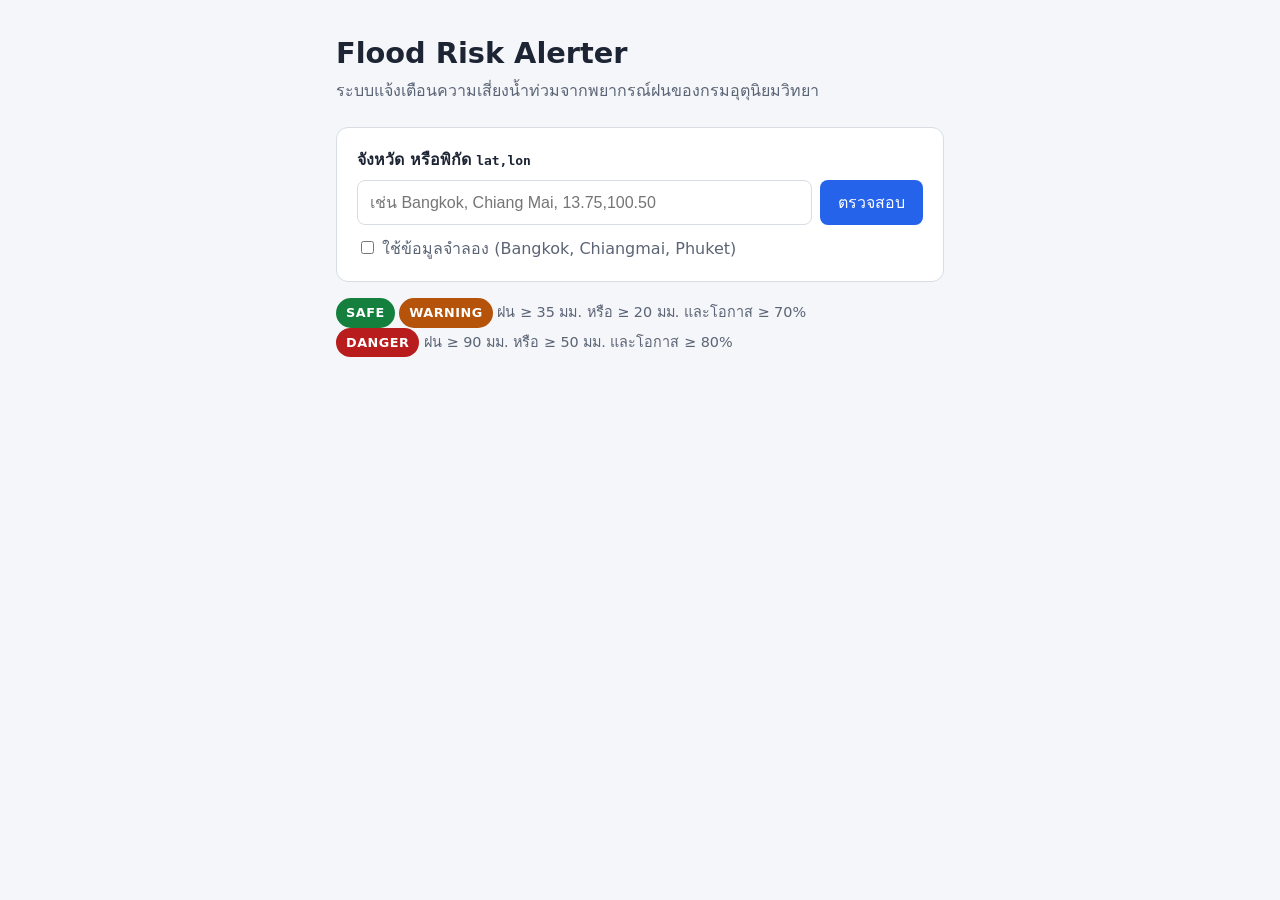
==== src/main/resources/public/index.html @ edf5578c "feat(web): replace CLI with Javalin web app - add web layer (WebServer, RiskController, RiskResponse" ====
<!doctype html>
<html lang="th">
<head>
    <meta charset="utf-8">
    <meta name="viewport" content="width=device-width, initial-scale=1">
    <title>Flood Risk Alerter</title>
    <link rel="stylesheet" href="style.css">
</head>
<body>
<main class="container">
    <header>
        <h1>Flood Risk Alerter</h1>
        <p class="subtitle">ระบบแจ้งเตือนความเสี่ยงน้ำท่วมจากพยากรณ์ฝนของกรมอุตุนิยมวิทยา</p>
    </header>

    <form id="risk-form" class="card" autocomplete="off">
        <label for="location">จังหวัด หรือพิกัด <code>lat,lon</code></label>
        <div class="row">
            <input id="location" name="location" list="provinces"
                   placeholder="เช่น Bangkok, Chiang Mai, 13.75,100.50" required>
            <button type="submit" id="submit">ตรวจสอบ</button>
        </div>
        <datalist id="provinces"></datalist>
        <label class="checkbox">
            <input type="checkbox" id="mock"> ใช้ข้อมูลจำลอง (Bangkok, Chiangmai, Phuket)
        </label>
    </form>

    <section id="result" aria-live="polite"></section>

    <footer class="legend">
        <span class="badge SAFE">SAFE</span>
        <span class="badge WARNING">WARNING</span> ฝน ≥ 35 มม. หรือ ≥ 20 มม. และโอกาส ≥ 70%
        <br>
        <span class="badge DANGER">DANGER</span> ฝน ≥ 90 มม. หรือ ≥ 50 มม. และโอกาส ≥ 80%
    </footer>
</main>
<script src="app.js"></script>
</body>
</html>
---- src/main/resources/public/style.css ----
:root {
    --bg: #f4f6f9;
    --card: #ffffff;
    --text: #1d2433;
    --muted: #5b6475;
    --border: #d7dce5;
    --accent: #2563eb;
    --safe: #15803d;
    --warning: #b45309;
    --danger: #b91c1c;
}

* { box-sizing: border-box; }

body {
    margin: 0;
    background: var(--bg);
    color: var(--text);
    font-family: system-ui, -apple-system, "Segoe UI", "Noto Sans Thai", sans-serif;
    line-height: 1.5;
}

.container { max-width: 640px; margin: 0 auto; padding: 32px 16px; }

h1 { margin: 0; font-size: 1.8rem; }
.subtitle { margin: 4px 0 24px; color: var(--muted); }

.card {
    background: var(--card);
    border: 1px solid var(--border);
    border-radius: 12px;
    padding: 20px;
    margin-bottom: 16px;
}

label { display: block; font-weight: 600; margin-bottom: 8px; }
.row { display: flex; gap: 8px; }

input[type="text"], input:not([type]) {
    flex: 1;
    min-width: 0;
    padding: 10px 12px;
    font-size: 1rem;
    border: 1px solid var(--border);
    border-radius: 8px;
}

button {
    padding: 10px 18px;
    font-size: 1rem;
    color: #fff;
    background: var(--accent);
    border: 0;
    border-radius: 8px;
    cursor: pointer;
}
button:disabled { opacity: 0.6; cursor: wait; }

.checkbox { font-weight: normal; margin: 12px 0 0; color: var(--muted); }

.result { border-left: 6px solid var(--muted); }
.result.SAFE { border-left-color: var(--safe); }
.result.WARNING { border-left-color: var(--warning); }
.result.DANGER { border-left-color: var(--danger); }
.result h2 { margin: 0 0 12px; display: flex; align-items: center; gap: 12px; }

.stats { display: grid; grid-template-columns: 1fr 1fr; gap: 12px; margin: 0 0 12px; }
.stats div { background: var(--bg); border-radius: 8px; padding: 10px 12px; }
.stats dt { color: var(--muted); font-size: 0.85rem; }
.stats dd { margin: 0; font-size: 1.4rem; font-weight: 700; }
.reason { margin: 0; color: var(--muted); }

.error { border-left: 6px solid var(--danger); color: var(--danger); }

.badge {
    display: inline-block;
    padding: 2px 10px;
    border-radius: 999px;
    color: #fff;
    font-size: 0.8rem;
    font-weight: 700;
    letter-spacing: 0.04em;
}
.badge.SAFE { background: var(--safe); }
.badge.WARNING { background: var(--warning); }
.badge.DANGER { background: var(--danger); }

.legend { color: var(--muted); font-size: 0.9rem; line-height: 2; }
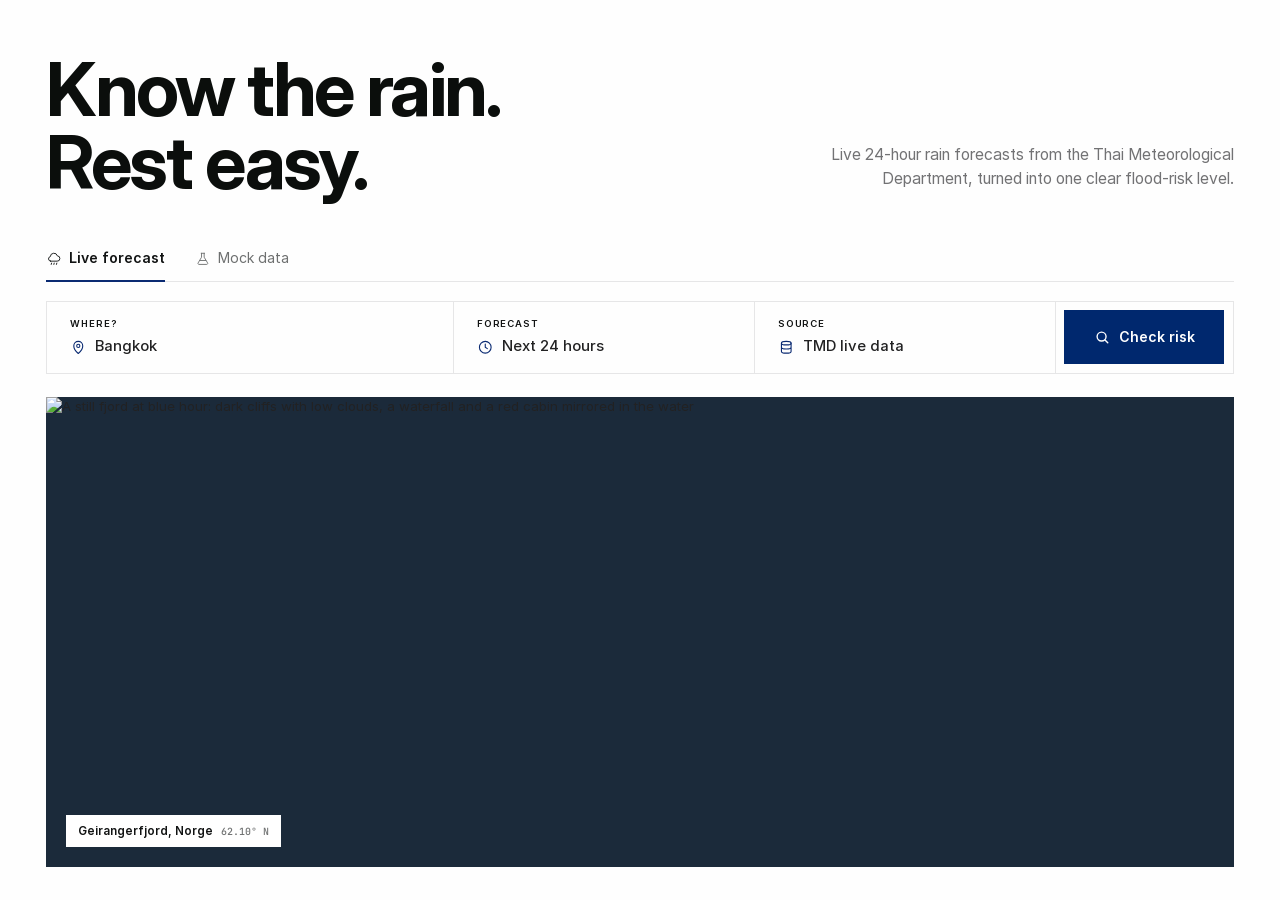
==== commit 9935b74e: "feat(ui): redesign page as an editorial hero with fjord video panel - headline, lede, Live/Mock tabs" ====
--- a/src/main/resources/public/index.html
+++ b/src/main/resources/public/index.html
@@ -1,39 +1,81 @@
 <!doctype html>
-<html lang="th">
+<html lang="en">
 <head>
     <meta charset="utf-8">
     <meta name="viewport" content="width=device-width, initial-scale=1">
     <title>Flood Risk Alerter</title>
+    <meta name="description" content="Live 24-hour rain forecasts from the Thai Meteorological Department, turned into one clear flood-risk level.">
+    <link rel="preload" href="fonts/InterDisplay-Bold.woff2" as="font" type="font/woff2" crossorigin>
+    <link rel="preload" href="fonts/Inter-Medium.woff2" as="font" type="font/woff2" crossorigin>
     <link rel="stylesheet" href="style.css">
 </head>
 <body>
-<main class="container">
-    <header>
-        <h1>Flood Risk Alerter</h1>
-        <p class="subtitle">ระบบแจ้งเตือนความเสี่ยงน้ำท่วมจากพยากรณ์ฝนของกรมอุตุนิยมวิทยา</p>
+<main class="page">
+
+    <header class="intro">
+        <h1 class="headline">
+            <span class="line">Know the rain.</span>
+            <span class="line">Rest easy.</span>
+        </h1>
+        <p class="lede">Live 24-hour rain forecasts from the Thai Meteorological<br class="br-wide">
+            Department, turned into one clear flood-risk level.</p>
     </header>
 
-    <form id="risk-form" class="card" autocomplete="off">
-        <label for="location">จังหวัด หรือพิกัด <code>lat,lon</code></label>
-        <div class="row">
-            <input id="location" name="location" list="provinces"
-                   placeholder="เช่น Bangkok, Chiang Mai, 13.75,100.50" required>
-            <button type="submit" id="submit">ตรวจสอบ</button>
+    <div class="tabs" role="tablist" aria-label="Data source">
+        <button class="tab" role="tab" type="button" id="tab-live" data-mode="live" aria-selected="true">
+            <svg viewBox="0 0 24 24" aria-hidden="true"><path d="M7 15.5h10a4 4 0 0 0 .4-8A5.5 5.5 0 0 0 6.6 8.6 3.5 3.5 0 0 0 7 15.5Z"/><path d="M8.5 18.5 8 20.5M12.5 18.5l-.5 2M16.5 18.5l-.5 2"/></svg>
+            Live forecast
+        </button>
+        <button class="tab" role="tab" type="button" id="tab-mock" data-mode="mock" aria-selected="false" tabindex="-1">
+            <svg viewBox="0 0 24 24" aria-hidden="true"><path d="M9.5 3.5h5M10 3.5v6L4.8 18.2A1.5 1.5 0 0 0 6.1 20.5h11.8a1.5 1.5 0 0 0 1.3-2.3L14 9.5v-6"/><path d="M7.5 14.5h9"/></svg>
+            Mock data
+        </button>
+    </div>
+
+    <form class="search" id="risk-form" autocomplete="off" role="search">
+        <label class="field field-where" for="location">
+            <span class="field-label">Where?</span>
+            <span class="field-value">
+                <svg viewBox="0 0 24 24" aria-hidden="true"><path d="M12 21s-6.5-5.6-6.5-11a6.5 6.5 0 0 1 13 0c0 5.4-6.5 11-6.5 11Z"/><circle cx="12" cy="10" r="2.3"/></svg>
+                <input id="location" name="location" list="provinces" value="Bangkok"
+                       placeholder="Province or lat,lon" required spellcheck="false">
+            </span>
+        </label>
+        <div class="field">
+            <span class="field-label">Forecast</span>
+            <span class="field-value">
+                <svg viewBox="0 0 24 24" aria-hidden="true"><circle cx="12" cy="12" r="8.5"/><path d="M12 7.5V12l3 2"/></svg>
+                <span id="window-value">Next 24 hours</span>
+            </span>
+        </div>
+        <div class="field">
+            <span class="field-label">Source</span>
+            <span class="field-value">
+                <svg viewBox="0 0 24 24" aria-hidden="true"><ellipse cx="12" cy="6" rx="7" ry="2.5"/><path d="M5 6v6c0 1.4 3.1 2.5 7 2.5s7-1.1 7-2.5V6M5 12v6c0 1.4 3.1 2.5 7 2.5s7-1.1 7-2.5v-6"/></svg>
+                <span id="source-value">TMD live data</span>
+            </span>
+        </div>
+        <div class="search-action">
+            <button class="search-button" type="submit" id="submit">
+                <svg viewBox="0 0 24 24" aria-hidden="true"><circle cx="11" cy="11" r="6.5"/><path d="m16 16 4 4"/></svg>
+                <span id="submit-text">Check risk</span>
+            </button>
         </div>
         <datalist id="provinces"></datalist>
-        <label class="checkbox">
-            <input type="checkbox" id="mock"> ใช้ข้อมูลจำลอง (Bangkok, Chiangmai, Phuket)
-        </label>
     </form>
 
-    <section id="result" aria-live="polite"></section>
+    <section class="stage">
+        <div class="photo">
+            <img src="https://d2ol7oe51mr4n9.cloudfront.net/user_38xzZboKViGWJOttwIXH07lWA1P/bd8d16a6-ac46-4cb8-bf0b-fb8e732ed31a.webp"
+                 alt="A still fjord at blue hour: dark cliffs with low clouds, a waterfall and a red cabin mirrored in the water"
+                 width="1280" height="720" fetchpriority="high">
+            <video id="fjord-video" muted loop playsinline preload="auto" aria-hidden="true"
+                   data-src="https://d2ol7oe51mr4n9.cloudfront.net/user_38xzZboKViGWJOttwIXH07lWA1P/62b7e754-022b-4512-9b96-513173cb2e14.mp4"></video>
+            <p class="chip"><strong>Geirangerfjord, Norge</strong> <span class="mono">62.10° N</span></p>
+        </div>
+        <div id="result" aria-live="polite"></div>
+    </section>
 
-    <footer class="legend">
-        <span class="badge SAFE">SAFE</span>
-        <span class="badge WARNING">WARNING</span> ฝน ≥ 35 มม. หรือ ≥ 20 มม. และโอกาส ≥ 70%
-        <br>
-        <span class="badge DANGER">DANGER</span> ฝน ≥ 90 มม. หรือ ≥ 50 มม. และโอกาส ≥ 80%
-    </footer>
 </main>
 <script src="app.js"></script>
 </body>
--- a/src/main/resources/public/style.css
+++ b/src/main/resources/public/style.css
@@ -1,88 +1,334 @@
+/* ---------- Fonts (self-hosted, SIL OFL; see fonts/*-LICENSE.txt) ---------- */
+@font-face { font-family: "Inter Display"; font-weight: 700; font-display: swap; src: url("fonts/InterDisplay-Bold.woff2") format("woff2"); }
+@font-face { font-family: "Inter"; font-weight: 400; font-display: swap; src: url("fonts/Inter-Regular.woff2") format("woff2"); }
+@font-face { font-family: "Inter"; font-weight: 500; font-display: swap; src: url("fonts/Inter-Medium.woff2") format("woff2"); }
+@font-face { font-family: "Inter"; font-weight: 600; font-display: swap; src: url("fonts/Inter-SemiBold.woff2") format("woff2"); }
+@font-face { font-family: "JetBrains Mono"; font-weight: 500; font-display: swap; src: url("fonts/JetBrainsMono-Medium.woff2") format("woff2"); }
+
+/* ---------- Tokens ---------- */
 :root {
-    --bg: #f4f6f9;
-    --card: #ffffff;
-    --text: #1d2433;
-    --muted: #5b6475;
-    --border: #d7dce5;
-    --accent: #2563eb;
-    --safe: #15803d;
-    --warning: #b45309;
-    --danger: #b91c1c;
+    --bg: #FEFEFE;
+    --ink: #0B0E0C;
+    --text: #222223;
+    --label: #111313;
+    --muted: #6E7070;
+    --lede: #727274;
+    --hairline: #E6E6E7;
+    --navy: #00286E;
+    --navy-icon: #0A2A72;
+    --safe: #15803D;
+    --warning: #B45309;
+    --danger: #B91C1C;
+
+    /* Authored at 1446 x 1088; one unit scales with the viewport. */
+    --u: min(calc(100vw / 1446), max(calc(100dvh / 1088), .78px));
+    --gutter: calc(56 * var(--u));
+
+    --ease-out: cubic-bezier(.16, 1, .3, 1);
+    --font-ui: "Inter", system-ui, -apple-system, "Segoe UI", sans-serif;
+    --font-display: "Inter Display", "Inter", system-ui, sans-serif;
+    --font-mono: "JetBrains Mono", ui-monospace, "SF Mono", Menlo, monospace;
 }
 
 * { box-sizing: border-box; }
 
+html, body { margin: 0; background: var(--bg); color: var(--text); }
+
 body {
+    font-family: var(--font-ui);
+    font-size: calc(16 * var(--u));
+    line-height: 1.45;
+    -webkit-font-smoothing: antialiased;
+}
+
+svg { fill: none; stroke: currentColor; stroke-width: 1.6; stroke-linecap: round; stroke-linejoin: round; flex: none; }
+
+/* ---------- Page: exactly one viewport; the photo absorbs the spare height ---------- */
+.page {
+    height: 100vh;
+    height: 100dvh;
+    display: flex;
+    flex-direction: column;
+    padding: calc(64 * var(--u)) var(--gutter) calc(40 * var(--u));
+}
+
+/* ---------- Header row ---------- */
+.intro {
+    display: flex;
+    justify-content: space-between;
+    align-items: flex-end;
+    gap: calc(48 * var(--u));
+}
+
+.headline {
     margin: 0;
+    font-family: var(--font-display);
+    font-weight: 700;
+    font-size: calc(90 * var(--u));
+    line-height: .98;
+    letter-spacing: -.035em;
+    color: var(--ink);
+}
+.headline .line { display: block; }
+
+.lede {
+    margin: 0 0 calc(10 * var(--u));
+    max-width: calc(620 * var(--u));
+    font-size: calc(19 * var(--u));
+    line-height: 1.5;
+    color: var(--lede);
+    text-align: right;
+}
+
+/* ---------- Tabs ---------- */
+.tabs {
+    display: flex;
+    gap: calc(36 * var(--u));
+    margin-top: calc(60 * var(--u));
+    border-bottom: 1px solid var(--hairline);
+}
+
+.tab {
+    display: inline-flex;
+    align-items: center;
+    gap: calc(9 * var(--u));
+    padding: 0 0 calc(14 * var(--u));
+    margin-bottom: -1px;
+    border: 0;
+    border-bottom: 2px solid transparent;
+    background: none;
+    font: inherit;
+    font-size: calc(17 * var(--u));
+    font-weight: 400;
+    color: var(--muted);
+    cursor: pointer;
+}
+.tab svg { width: calc(19 * var(--u)); height: calc(19 * var(--u)); stroke-width: 1.4; }
+.tab:hover { color: var(--text); }
+.tab[aria-selected="true"] { color: var(--label); font-weight: 600; border-bottom-color: var(--navy-icon); }
+.tab:focus-visible { outline: 2px solid var(--navy); outline-offset: 4px; }
+
+/* ---------- Search bar ---------- */
+.search {
+    display: grid;
+    grid-template-columns: 1.35fr 1fr 1fr auto;
+    margin-top: calc(22 * var(--u));
+    border: 1px solid var(--hairline);
     background: var(--bg);
+}
+
+.field {
+    display: flex;
+    flex-direction: column;
+    justify-content: center;
+    gap: calc(7 * var(--u));
+    min-width: 0;
+    padding: calc(18 * var(--u)) calc(28 * var(--u));
+    border-right: 1px solid var(--hairline);
+}
+.field-where { cursor: text; }
+.field-where:focus-within { box-shadow: inset 0 0 0 2px var(--navy); }
+
+.field-label {
+    font-size: calc(11.5 * var(--u));
+    font-weight: 600;
+    letter-spacing: .09em;
+    text-transform: uppercase;
+    color: var(--label);
+}
+
+.field-value {
+    display: flex;
+    align-items: center;
+    gap: calc(10 * var(--u));
+    min-width: 0;
+    font-size: calc(18 * var(--u));
+    font-weight: 500;
     color: var(--text);
-    font-family: system-ui, -apple-system, "Segoe UI", "Noto Sans Thai", sans-serif;
-    line-height: 1.5;
-}
-
-.container { max-width: 640px; margin: 0 auto; padding: 32px 16px; }
-
-h1 { margin: 0; font-size: 1.8rem; }
-.subtitle { margin: 4px 0 24px; color: var(--muted); }
-
-.card {
-    background: var(--card);
-    border: 1px solid var(--border);
-    border-radius: 12px;
-    padding: 20px;
-    margin-bottom: 16px;
-}
-
-label { display: block; font-weight: 600; margin-bottom: 8px; }
-.row { display: flex; gap: 8px; }
-
-input[type="text"], input:not([type]) {
+    white-space: nowrap;
+}
+.field-value svg { width: calc(20 * var(--u)); height: calc(20 * var(--u)); color: var(--navy-icon); }
+.field-value input {
     flex: 1;
     min-width: 0;
-    padding: 10px 12px;
-    font-size: 1rem;
-    border: 1px solid var(--border);
-    border-radius: 8px;
-}
-
-button {
-    padding: 10px 18px;
-    font-size: 1rem;
+    padding: 0;
+    border: 0;
+    outline: none;
+    background: transparent;
+    font: inherit;
+    color: inherit;
+}
+.field-value input::placeholder { color: var(--muted); font-weight: 400; }
+
+.search-action { padding: calc(10 * var(--u)); display: flex; }
+
+.search-button {
+    display: inline-flex;
+    align-items: center;
+    justify-content: center;
+    gap: calc(10 * var(--u));
+    min-width: calc(190 * var(--u));
+    padding: 0 calc(36 * var(--u));
+    border: 0;
+    background: var(--navy);
     color: #fff;
-    background: var(--accent);
-    border: 0;
-    border-radius: 8px;
+    font: inherit;
+    font-size: calc(17 * var(--u));
+    font-weight: 600;
     cursor: pointer;
-}
-button:disabled { opacity: 0.6; cursor: wait; }
-
-.checkbox { font-weight: normal; margin: 12px 0 0; color: var(--muted); }
-
-.result { border-left: 6px solid var(--muted); }
-.result.SAFE { border-left-color: var(--safe); }
-.result.WARNING { border-left-color: var(--warning); }
-.result.DANGER { border-left-color: var(--danger); }
-.result h2 { margin: 0 0 12px; display: flex; align-items: center; gap: 12px; }
-
-.stats { display: grid; grid-template-columns: 1fr 1fr; gap: 12px; margin: 0 0 12px; }
-.stats div { background: var(--bg); border-radius: 8px; padding: 10px 12px; }
-.stats dt { color: var(--muted); font-size: 0.85rem; }
-.stats dd { margin: 0; font-size: 1.4rem; font-weight: 700; }
-.reason { margin: 0; color: var(--muted); }
-
-.error { border-left: 6px solid var(--danger); color: var(--danger); }
+    transition: background-color .2s;
+}
+.search-button svg { width: calc(20 * var(--u)); height: calc(20 * var(--u)); stroke-width: 2; }
+.search-button:hover { background: #001E55; }
+.search-button:focus-visible { outline: 2px solid var(--navy); outline-offset: 3px; }
+.search-button:disabled { cursor: progress; opacity: .8; }
+
+/* ---------- Photo stage ---------- */
+.stage {
+    position: relative;
+    flex: 1;
+    min-height: 240px;
+    margin-top: calc(28 * var(--u));
+}
+
+.photo { position: absolute; inset: 0; overflow: hidden; background: #1B2A3A; }
+
+.photo img,
+.photo video {
+    position: absolute;
+    inset: 0;
+    width: 100%;
+    height: 100%;
+    object-fit: cover;
+    object-position: 50% 50%;
+}
+
+.photo video { opacity: 0; transition: opacity .8s ease; }
+.photo video.is-ready { opacity: 1; }
+
+.chip {
+    position: absolute;
+    left: calc(24 * var(--u));
+    bottom: calc(24 * var(--u));
+    margin: 0;
+    display: inline-flex;
+    align-items: baseline;
+    gap: calc(10 * var(--u));
+    padding: calc(9 * var(--u)) calc(14 * var(--u));
+    background: #fff;
+    font-size: calc(14 * var(--u));
+    color: var(--label);
+}
+.chip strong { font-weight: 600; }
+.mono { font-family: var(--font-mono); font-size: .86em; font-weight: 500; color: var(--muted); }
+
+/* ---------- Result card (floats over the photo on wide screens) ---------- */
+#result:empty { display: none; }
+
+#result {
+    position: absolute;
+    top: calc(24 * var(--u));
+    left: calc(24 * var(--u));
+    width: min(calc(420 * var(--u)), calc(100% - 48 * var(--u)));
+}
+
+.card {
+    padding: calc(22 * var(--u)) calc(26 * var(--u));
+    background: rgba(254, 254, 254, .97);
+    border-left: 4px solid var(--muted);
+    box-shadow: 0 calc(12 * var(--u)) calc(40 * var(--u)) rgba(5, 15, 30, .22);
+    animation: card-in .45s var(--ease-out) both;
+}
+.card.SAFE { border-left-color: var(--safe); }
+.card.WARNING { border-left-color: var(--warning); }
+.card.DANGER { border-left-color: var(--danger); }
+.card.error { border-left-color: var(--danger); color: var(--danger); font-weight: 500; }
+
+.card-top { display: flex; align-items: center; justify-content: space-between; gap: 12px; }
+.card-meta { font-size: calc(12.5 * var(--u)); color: var(--muted); }
 
 .badge {
     display: inline-block;
-    padding: 2px 10px;
-    border-radius: 999px;
+    padding: calc(3 * var(--u)) calc(10 * var(--u));
     color: #fff;
-    font-size: 0.8rem;
-    font-weight: 700;
-    letter-spacing: 0.04em;
+    font-size: calc(12 * var(--u));
+    font-weight: 600;
+    letter-spacing: .08em;
 }
 .badge.SAFE { background: var(--safe); }
 .badge.WARNING { background: var(--warning); }
 .badge.DANGER { background: var(--danger); }
 
-.legend { color: var(--muted); font-size: 0.9rem; line-height: 2; }
+.card-location {
+    margin: calc(12 * var(--u)) 0 calc(16 * var(--u));
+    font-family: var(--font-display);
+    font-size: calc(32 * var(--u));
+    font-weight: 700;
+    letter-spacing: -.02em;
+    line-height: 1.1;
+    color: var(--ink);
+}
+
+.stats { display: grid; grid-template-columns: 1fr 1fr; margin: 0 0 calc(14 * var(--u)); border-top: 1px solid var(--hairline); }
+.stats div { padding-top: calc(12 * var(--u)); }
+.stats div + div { padding-left: calc(18 * var(--u)); border-left: 1px solid var(--hairline); }
+.stats dt { font-size: calc(11.5 * var(--u)); font-weight: 600; letter-spacing: .09em; text-transform: uppercase; color: var(--label); }
+.stats dd { margin: calc(4 * var(--u)) 0 0; font-size: calc(24 * var(--u)); font-weight: 600; color: var(--text); font-variant-numeric: tabular-nums; }
+.reason { margin: 0; font-size: calc(14 * var(--u)); color: var(--muted); }
+
+/* ---------- Entrance (one-time; the photo itself never animates) ---------- */
+@keyframes rise { from { opacity: 0; transform: translateY(.45em); } to { opacity: 1; transform: none; } }
+@keyframes fade-up { from { opacity: 0; transform: translateY(12px); } to { opacity: 1; transform: none; } }
+@keyframes appear { from { opacity: 0; } to { opacity: 1; } }
+@keyframes slide-in { from { opacity: 0; transform: translateY(18px); } to { opacity: 1; transform: none; } }
+@keyframes pop { 0% { opacity: 0; transform: scale(.9); } 70% { opacity: 1; transform: scale(1.03); } 100% { opacity: 1; transform: none; } }
+@keyframes card-in { from { opacity: 0; transform: translateY(8px); } to { opacity: 1; transform: none; } }
+
+.headline .line { animation: rise .9s var(--ease-out) both; }
+.headline .line:nth-child(2) { animation-delay: .14s; }
+.lede { animation: fade-up .8s var(--ease-out) .42s both; }
+.tabs { animation: appear .6s ease .62s both; }
+.search { animation: slide-in .8s var(--ease-out) .74s both; }
+.search-button { animation: pop .55s var(--ease-out) 1.05s both; }
+
+@media (prefers-reduced-motion: reduce) {
+    *, *::before, *::after { animation: none !important; transition: none !important; }
+    .photo video { display: none; }
+}
+
+/* ---------- Smaller screens: stacked ---------- */
+@media (max-width: 820px) {
+    :root { --u: min(calc(100vw / 400), 1px); --gutter: 16px; }
+
+    .page { height: auto; min-height: 100dvh; padding-top: 32px; }
+
+    .intro { flex-direction: column; align-items: flex-start; gap: 14px; }
+    .headline { font-size: clamp(44px, 13vw, 64px); }
+    .lede { text-align: left; font-size: 16px; margin: 0; }
+    .br-wide { display: none; }
+
+    .tabs { margin-top: 28px; gap: 24px; }
+    .tab { font-size: 15px; }
+    .tab svg { width: 17px; height: 17px; }
+
+    .search { grid-template-columns: 1fr; margin-top: 16px; }
+    .field { padding: 14px 16px; border-right: 0; border-bottom: 1px solid var(--hairline); gap: 6px; }
+    .field-label { font-size: 11px; }
+    .field-value { font-size: 16px; }
+    .field-value svg { width: 18px; height: 18px; }
+    .search-action { padding: 10px; }
+    .search-button { width: 100%; min-height: 52px; font-size: 16px; }
+    .search-button svg { width: 18px; height: 18px; }
+
+    .stage { display: flex; flex-direction: column; flex: 1; margin-top: 20px; }
+    #result { position: static; width: auto; margin-bottom: 16px; order: -1; }
+    .card { box-shadow: none; border: 1px solid var(--hairline); border-left-width: 4px; padding: 18px; }
+    .card-meta, .reason, .chip { font-size: 13px; }
+    .badge, .stats dt { font-size: 11px; }
+    .card-location { font-size: 28px; }
+    .stats dd { font-size: 22px; }
+
+    .photo { position: relative; inset: auto; flex: 1; min-height: 240px; }
+    .photo img, .photo video { object-position: 74% 50%; }
+    .chip { left: 12px; bottom: 12px; padding: 7px 11px; }
+}
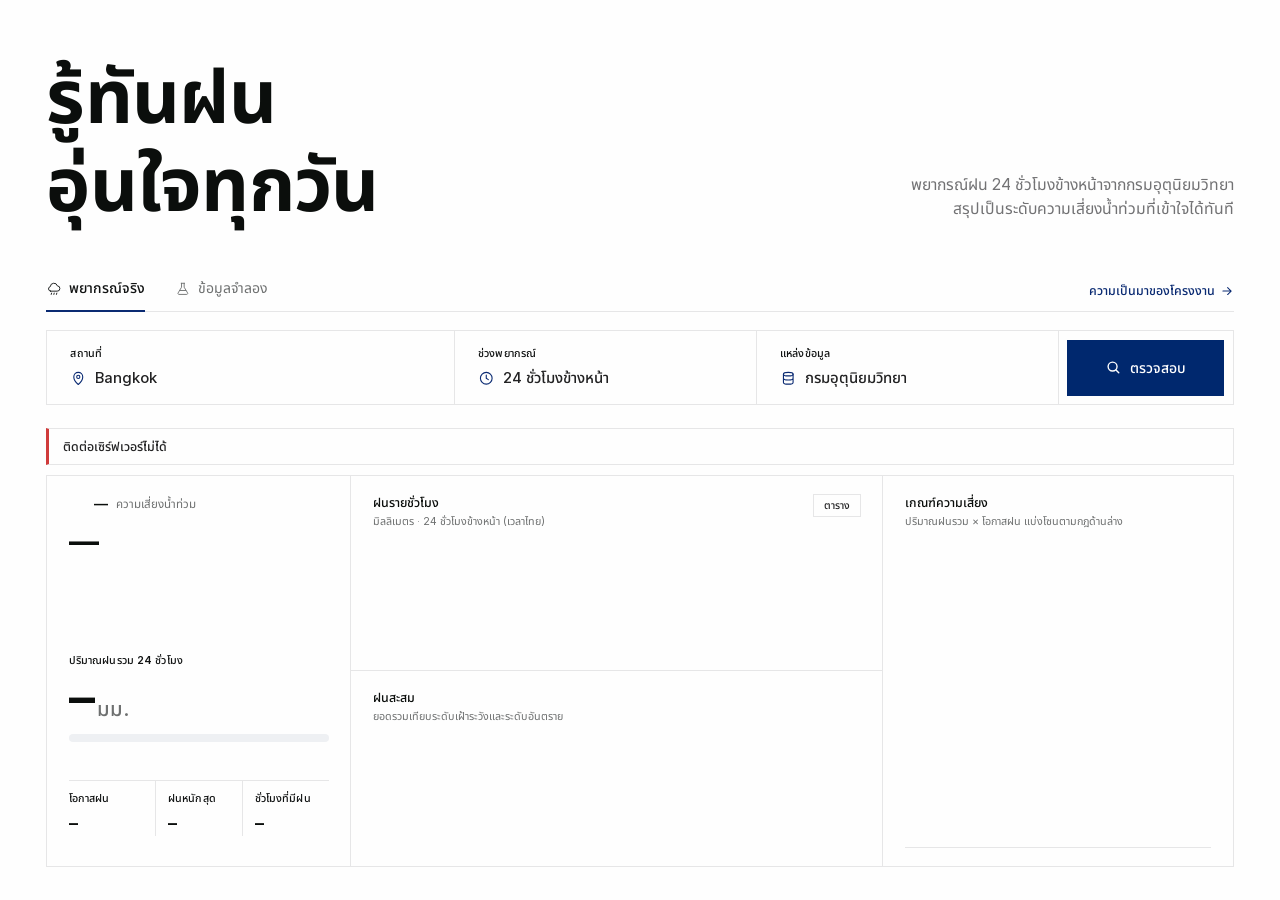
==== commit dc7de4cb: "feat(ui): add rain dashboard, background page and Thai interface - replace the photo panel with a da" ====
--- a/src/main/resources/public/index.html
+++ b/src/main/resources/public/index.html
@@ -1,12 +1,15 @@
 <!doctype html>
-<html lang="en">
+<html lang="th">
 <head>
     <meta charset="utf-8">
     <meta name="viewport" content="width=device-width, initial-scale=1">
-    <title>Flood Risk Alerter</title>
-    <meta name="description" content="Live 24-hour rain forecasts from the Thai Meteorological Department, turned into one clear flood-risk level.">
+    <title>ระบบแจ้งเตือนความเสี่ยงน้ำท่วม</title>
+    <meta name="description" content="พยากรณ์ฝน 24 ชั่วโมงข้างหน้าจากกรมอุตุนิยมวิทยา สรุปเป็นระดับความเสี่ยงน้ำท่วมที่เข้าใจง่าย">
     <link rel="preload" href="fonts/InterDisplay-Bold.woff2" as="font" type="font/woff2" crossorigin>
     <link rel="preload" href="fonts/Inter-Medium.woff2" as="font" type="font/woff2" crossorigin>
+    <link rel="preload" href="fonts/Inter-SemiBold.woff2" as="font" type="font/woff2" crossorigin>
+    <link rel="preload" href="fonts/NotoSansThai-Bold.woff2" as="font" type="font/woff2" crossorigin>
+    <link rel="preload" href="fonts/NotoSansThai-Regular.woff2" as="font" type="font/woff2" crossorigin>
     <link rel="stylesheet" href="style.css">
 </head>
 <body>
@@ -14,66 +17,127 @@
 
     <header class="intro">
         <h1 class="headline">
-            <span class="line">Know the rain.</span>
-            <span class="line">Rest easy.</span>
+            <span class="line">รู้ทันฝน</span>
+            <span class="line">อุ่นใจทุกวัน</span>
         </h1>
-        <p class="lede">Live 24-hour rain forecasts from the Thai Meteorological<br class="br-wide">
-            Department, turned into one clear flood-risk level.</p>
+        <p class="lede">พยากรณ์ฝน 24 ชั่วโมงข้างหน้าจากกรมอุตุนิยมวิทยา<br class="br-wide">
+            สรุปเป็นระดับความเสี่ยงน้ำท่วมที่เข้าใจได้ทันที</p>
     </header>
 
-    <div class="tabs" role="tablist" aria-label="Data source">
+    <div class="tabs-row">
+    <div class="tabs" role="tablist" aria-label="แหล่งข้อมูล">
         <button class="tab" role="tab" type="button" id="tab-live" data-mode="live" aria-selected="true">
             <svg viewBox="0 0 24 24" aria-hidden="true"><path d="M7 15.5h10a4 4 0 0 0 .4-8A5.5 5.5 0 0 0 6.6 8.6 3.5 3.5 0 0 0 7 15.5Z"/><path d="M8.5 18.5 8 20.5M12.5 18.5l-.5 2M16.5 18.5l-.5 2"/></svg>
-            Live forecast
+            พยากรณ์จริง
         </button>
         <button class="tab" role="tab" type="button" id="tab-mock" data-mode="mock" aria-selected="false" tabindex="-1">
             <svg viewBox="0 0 24 24" aria-hidden="true"><path d="M9.5 3.5h5M10 3.5v6L4.8 18.2A1.5 1.5 0 0 0 6.1 20.5h11.8a1.5 1.5 0 0 0 1.3-2.3L14 9.5v-6"/><path d="M7.5 14.5h9"/></svg>
-            Mock data
+            ข้อมูลจำลอง
         </button>
+    </div>
+        <a class="about-link" href="/about.html">
+            ความเป็นมาของโครงงาน
+            <svg viewBox="0 0 24 24" aria-hidden="true"><path d="M5 12h14M13 6l6 6-6 6"/></svg>
+        </a>
     </div>
 
     <form class="search" id="risk-form" autocomplete="off" role="search">
         <label class="field field-where" for="location">
-            <span class="field-label">Where?</span>
+            <span class="field-label">สถานที่</span>
             <span class="field-value">
                 <svg viewBox="0 0 24 24" aria-hidden="true"><path d="M12 21s-6.5-5.6-6.5-11a6.5 6.5 0 0 1 13 0c0 5.4-6.5 11-6.5 11Z"/><circle cx="12" cy="10" r="2.3"/></svg>
                 <input id="location" name="location" list="provinces" value="Bangkok"
-                       placeholder="Province or lat,lon" required spellcheck="false">
+                       placeholder="ชื่อจังหวัด (อังกฤษ) หรือ lat,lon" required spellcheck="false">
             </span>
         </label>
         <div class="field">
-            <span class="field-label">Forecast</span>
+            <span class="field-label">ช่วงพยากรณ์</span>
             <span class="field-value">
                 <svg viewBox="0 0 24 24" aria-hidden="true"><circle cx="12" cy="12" r="8.5"/><path d="M12 7.5V12l3 2"/></svg>
-                <span id="window-value">Next 24 hours</span>
+                <span id="window-value">24 ชั่วโมงข้างหน้า</span>
             </span>
         </div>
         <div class="field">
-            <span class="field-label">Source</span>
+            <span class="field-label">แหล่งข้อมูล</span>
             <span class="field-value">
                 <svg viewBox="0 0 24 24" aria-hidden="true"><ellipse cx="12" cy="6" rx="7" ry="2.5"/><path d="M5 6v6c0 1.4 3.1 2.5 7 2.5s7-1.1 7-2.5V6M5 12v6c0 1.4 3.1 2.5 7 2.5s7-1.1 7-2.5v-6"/></svg>
-                <span id="source-value">TMD live data</span>
+                <span id="source-value">กรมอุตุนิยมวิทยา</span>
             </span>
         </div>
         <div class="search-action">
             <button class="search-button" type="submit" id="submit">
                 <svg viewBox="0 0 24 24" aria-hidden="true"><circle cx="11" cy="11" r="6.5"/><path d="m16 16 4 4"/></svg>
-                <span id="submit-text">Check risk</span>
+                <span id="submit-text">ตรวจสอบ</span>
             </button>
         </div>
         <datalist id="provinces"></datalist>
     </form>
 
-    <section class="stage">
-        <div class="photo">
-            <img src="https://d2ol7oe51mr4n9.cloudfront.net/user_38xzZboKViGWJOttwIXH07lWA1P/bd8d16a6-ac46-4cb8-bf0b-fb8e732ed31a.webp"
-                 alt="A still fjord at blue hour: dark cliffs with low clouds, a waterfall and a red cabin mirrored in the water"
-                 width="1280" height="720" fetchpriority="high">
-            <video id="fjord-video" muted loop playsinline preload="auto" aria-hidden="true"
-                   data-src="https://d2ol7oe51mr4n9.cloudfront.net/user_38xzZboKViGWJOttwIXH07lWA1P/62b7e754-022b-4512-9b96-513173cb2e14.mp4"></video>
-            <p class="chip"><strong>Geirangerfjord, Norge</strong> <span class="mono">62.10° N</span></p>
+    <section class="stage" aria-live="polite" aria-busy="false" id="stage">
+        <p class="dash-error" id="dash-error" role="alert" hidden></p>
+
+        <div class="dash" id="dash">
+            <article class="panel summary" aria-label="สรุปผล">
+                <div class="status" id="status">
+                    <span class="status-icon" id="status-icon" aria-hidden="true"></span>
+                    <span class="status-label" id="status-label">—</span>
+                    <span class="status-caption">ความเสี่ยงน้ำท่วม</span>
+                </div>
+                <h2 class="place" id="place">—</h2>
+                <p class="meta" id="meta">&nbsp;</p>
+
+                <div class="hero">
+                    <p class="hero-label">ปริมาณฝนรวม 24 ชั่วโมง</p>
+                    <p class="hero-value"><span id="total">–</span><span class="unit">มม.</span></p>
+                    <div class="meter" id="meter" role="img" aria-label="ปริมาณฝนรวมเทียบเกณฑ์">
+                        <div class="meter-track"><div class="meter-fill" id="meter-fill"></div></div>
+                        <div class="meter-ticks" id="meter-ticks"></div>
+                    </div>
+                </div>
+
+                <dl class="tiles">
+                    <div><dt>โอกาสฝน</dt><dd id="chance">–</dd></div>
+                    <div><dt>ฝนหนักสุด</dt><dd id="peak">–</dd></div>
+                    <div><dt>ชั่วโมงที่มีฝน</dt><dd id="rainy">–</dd></div>
+                </dl>
+                <p class="reason" id="reason"></p>
+            </article>
+
+            <article class="panel chart-panel hourly">
+                <header class="panel-head">
+                    <div>
+                        <h3>ฝนรายชั่วโมง</h3>
+                        <p>มิลลิเมตร · 24 ชั่วโมงข้างหน้า (เวลาไทย)</p>
+                    </div>
+                    <button class="view-toggle" type="button" id="table-toggle" aria-pressed="false">ตาราง</button>
+                </header>
+                <div class="chart" id="chart-hourly"></div>
+                <div class="table-view" id="table-hourly" hidden></div>
+            </article>
+
+            <article class="panel chart-panel cumulative">
+                <header class="panel-head">
+                    <div>
+                        <h3>ฝนสะสม</h3>
+                        <p>ยอดรวมเทียบระดับเฝ้าระวังและระดับอันตราย</p>
+                    </div>
+                </header>
+                <div class="chart" id="chart-cumulative"></div>
+            </article>
+
+            <article class="panel chart-panel matrix">
+                <header class="panel-head">
+                    <div>
+                        <h3>เกณฑ์ความเสี่ยง</h3>
+                        <p>ปริมาณฝนรวม × โอกาสฝน แบ่งโซนตามกฎด้านล่าง</p>
+                    </div>
+                </header>
+                <div class="chart" id="chart-matrix"></div>
+                <ol class="rules" id="rules"></ol>
+            </article>
         </div>
-        <div id="result" aria-live="polite"></div>
+
+        <div class="tooltip" id="tooltip" role="presentation" hidden></div>
     </section>
 
 </main>
--- a/src/main/resources/public/style.css
+++ b/src/main/resources/public/style.css
@@ -3,6 +3,9 @@
 @font-face { font-family: "Inter"; font-weight: 400; font-display: swap; src: url("fonts/Inter-Regular.woff2") format("woff2"); }
 @font-face { font-family: "Inter"; font-weight: 500; font-display: swap; src: url("fonts/Inter-Medium.woff2") format("woff2"); }
 @font-face { font-family: "Inter"; font-weight: 600; font-display: swap; src: url("fonts/Inter-SemiBold.woff2") format("woff2"); }
+@font-face { font-family: "Noto Sans Thai"; font-weight: 400; font-display: swap; src: url("fonts/NotoSansThai-Regular.woff2") format("woff2"); }
+@font-face { font-family: "Noto Sans Thai"; font-weight: 500 600; font-display: swap; src: url("fonts/NotoSansThai-Medium.woff2") format("woff2"); }
+@font-face { font-family: "Noto Sans Thai"; font-weight: 700; font-display: swap; src: url("fonts/NotoSansThai-Bold.woff2") format("woff2"); }
 @font-face { font-family: "JetBrains Mono"; font-weight: 500; font-display: swap; src: url("fonts/JetBrainsMono-Medium.woff2") format("woff2"); }
 
 /* ---------- Tokens ---------- */
@@ -14,19 +17,28 @@
     --muted: #6E7070;
     --lede: #727274;
     --hairline: #E6E6E7;
+    --grid: #EEEEEF;
+    --track: #EEF0F3;
     --navy: #00286E;
     --navy-icon: #0A2A72;
-    --safe: #15803D;
-    --warning: #B45309;
-    --danger: #B91C1C;
+
+    /* chart series (single series: rain) and its 10% area wash */
+    --series: #2a78d6;
+    --series-wash: rgba(42, 120, 214, .10);
+
+    /* status colours: reserved for risk state, always shown with icon + label */
+    --good: #0ca30c;
+    --warning: #fab219;
+    --critical: #d03b3b;
 
     /* Authored at 1446 x 1088; one unit scales with the viewport. */
     --u: min(calc(100vw / 1446), max(calc(100dvh / 1088), .78px));
     --gutter: calc(56 * var(--u));
 
     --ease-out: cubic-bezier(.16, 1, .3, 1);
-    --font-ui: "Inter", system-ui, -apple-system, "Segoe UI", sans-serif;
-    --font-display: "Inter Display", "Inter", system-ui, sans-serif;
+    /* Inter draws Latin and digits; Noto Sans Thai fills in every Thai glyph */
+    --font-ui: "Inter", "Noto Sans Thai", system-ui, -apple-system, "Segoe UI", sans-serif;
+    --font-display: "Inter Display", "Noto Sans Thai", "Inter", system-ui, sans-serif;
     --font-mono: "JetBrains Mono", ui-monospace, "SF Mono", Menlo, monospace;
 }
 
@@ -42,8 +54,9 @@
 }
 
 svg { fill: none; stroke: currentColor; stroke-width: 1.6; stroke-linecap: round; stroke-linejoin: round; flex: none; }
-
-/* ---------- Page: exactly one viewport; the photo absorbs the spare height ---------- */
+.chart svg { stroke: none; display: block; overflow: visible; }
+
+/* ---------- Page: exactly one viewport; the dashboard absorbs the spare height ---------- */
 .page {
     height: 100vh;
     height: 100dvh;
@@ -65,8 +78,8 @@
     font-family: var(--font-display);
     font-weight: 700;
     font-size: calc(90 * var(--u));
-    line-height: .98;
-    letter-spacing: -.035em;
+    line-height: 1.18;
+    letter-spacing: -.01em;
     color: var(--ink);
 }
 .headline .line { display: block; }
@@ -81,12 +94,31 @@
 }
 
 /* ---------- Tabs ---------- */
-.tabs {
-    display: flex;
-    gap: calc(36 * var(--u));
+.tabs-row {
+    display: flex;
+    justify-content: space-between;
+    align-items: flex-end;
+    gap: 16px;
     margin-top: calc(60 * var(--u));
     border-bottom: 1px solid var(--hairline);
 }
+
+.tabs { display: flex; gap: calc(36 * var(--u)); }
+
+.about-link {
+    display: inline-flex;
+    align-items: center;
+    gap: calc(6 * var(--u));
+    padding-bottom: calc(14 * var(--u));
+    font-size: calc(15 * var(--u));
+    font-weight: 500;
+    color: var(--navy-icon);
+    text-decoration: none;
+    white-space: nowrap;
+}
+.about-link svg { width: calc(17 * var(--u)); height: calc(17 * var(--u)); stroke-width: 1.8; transition: transform .2s; }
+.about-link:hover svg { transform: translateX(3px); }
+.about-link:focus-visible { outline: 2px solid var(--navy); outline-offset: 4px; }
 
 .tab {
     display: inline-flex;
@@ -129,10 +161,12 @@
 .field-where { cursor: text; }
 .field-where:focus-within { box-shadow: inset 0 0 0 2px var(--navy); }
 
-.field-label {
-    font-size: calc(11.5 * var(--u));
+.field-label,
+.hero-label,
+.tiles dt {
+    font-size: calc(13 * var(--u));
     font-weight: 600;
-    letter-spacing: .09em;
+    letter-spacing: .01em;
     text-transform: uppercase;
     color: var(--label);
 }
@@ -183,117 +217,222 @@
 .search-button:focus-visible { outline: 2px solid var(--navy); outline-offset: 3px; }
 .search-button:disabled { cursor: progress; opacity: .8; }
 
-/* ---------- Photo stage ---------- */
+/* ---------- Dashboard stage (fills the rest of the screen) ---------- */
 .stage {
     position: relative;
     flex: 1;
-    min-height: 240px;
+    min-height: 0;
     margin-top: calc(28 * var(--u));
-}
-
-.photo { position: absolute; inset: 0; overflow: hidden; background: #1B2A3A; }
-
-.photo img,
-.photo video {
+    display: flex;
+    flex-direction: column;
+}
+
+.dash {
+    flex: 1;
+    min-height: 0;
+    display: grid;
+    grid-template-columns: 1fr 1.75fr 1.15fr;
+    grid-template-rows: minmax(0, 1fr) minmax(0, 1fr);
+    border: 1px solid var(--hairline);
+    transition: opacity .2s;
+}
+.stage[aria-busy="true"] .dash { opacity: .5; }
+
+.panel {
+    min-width: 0;
+    min-height: 0;
+    padding: calc(22 * var(--u)) calc(26 * var(--u));
+    border-right: 1px solid var(--hairline);
+}
+.summary { grid-column: 1; grid-row: 1 / 3; display: flex; flex-direction: column; }
+.hourly { grid-column: 2; grid-row: 1; border-bottom: 1px solid var(--hairline); }
+.cumulative { grid-column: 2; grid-row: 2; }
+.matrix { grid-column: 3; grid-row: 1 / 3; border-right: 0; }
+
+.chart-panel { display: flex; flex-direction: column; }
+
+.dash-error {
+    margin: 0 0 calc(12 * var(--u));
+    padding: calc(10 * var(--u)) calc(16 * var(--u));
+    border: 1px solid var(--hairline);
+    border-left: 3px solid var(--critical);
+    font-size: calc(15 * var(--u));
+    font-weight: 500;
+    color: var(--text);
+}
+
+/* ---------- Summary panel ---------- */
+.status { display: flex; align-items: center; gap: calc(9 * var(--u)); }
+.status-icon { display: inline-flex; width: calc(22 * var(--u)); height: calc(22 * var(--u)); }
+.status-icon svg { width: 100%; height: 100%; stroke: none; }
+.status-label { font-size: calc(17 * var(--u)); font-weight: 600; color: var(--ink); }
+.status-caption { font-size: calc(14 * var(--u)); color: var(--muted); }
+
+.place {
+    margin: calc(12 * var(--u)) 0 calc(2 * var(--u));
+    font-family: var(--font-display);
+    font-size: calc(36 * var(--u));
+    font-weight: 700;
+    letter-spacing: -.01em;
+    line-height: 1.2;
+    color: var(--ink);
+    overflow-wrap: anywhere;
+}
+.meta { margin: 0; font-size: calc(13.5 * var(--u)); color: var(--muted); }
+
+.hero { margin-top: auto; padding-top: calc(18 * var(--u)); }
+.hero-label { margin: 0; }
+.hero-value {
+    margin: calc(2 * var(--u)) 0 calc(10 * var(--u));
+    font-size: max(48px, calc(64 * var(--u)));
+    font-weight: 600;
+    letter-spacing: -.02em;
+    line-height: 1.05;
+    color: var(--ink);
+}
+.hero-value .unit { margin-left: .18em; font-size: .38em; font-weight: 500; letter-spacing: 0; color: var(--muted); }
+
+.meter-track { position: relative; height: 8px; border-radius: 4px; background: var(--track); overflow: hidden; }
+.meter-fill { position: absolute; inset: 0 auto 0 0; width: 0; border-radius: 4px; background: var(--good); transition: width .6s var(--ease-out); }
+.meter-ticks { position: relative; height: calc(30 * var(--u)); }
+.meter-tick {
     position: absolute;
-    inset: 0;
-    width: 100%;
-    height: 100%;
-    object-fit: cover;
-    object-position: 50% 50%;
-}
-
-.photo video { opacity: 0; transition: opacity .8s ease; }
-.photo video.is-ready { opacity: 1; }
-
-.chip {
+    top: 0;
+    transform: translateX(-50%);
+    padding-top: 10px;
+    font-size: calc(11.5 * var(--u));
+    color: var(--muted);
+    white-space: nowrap;
+    font-variant-numeric: tabular-nums;
+}
+.meter-tick::before { content: ""; position: absolute; top: -8px; left: 50%; width: 1px; height: 14px; background: var(--muted); }
+.meter-tick.end { transform: translateX(-100%); }
+.meter-tick.end::before { left: auto; right: 0; }
+
+.tiles {
+    display: grid;
+    grid-template-columns: repeat(3, 1fr);
+    margin: calc(16 * var(--u)) 0 0;
+    border-top: 1px solid var(--hairline);
+}
+.tiles div { padding: calc(12 * var(--u)) calc(10 * var(--u)) 0 0; min-width: 0; }
+.tiles div + div { padding-left: calc(14 * var(--u)); border-left: 1px solid var(--hairline); }
+.tiles dd { margin: calc(4 * var(--u)) 0 0; font-size: calc(22 * var(--u)); font-weight: 600; color: var(--ink); white-space: nowrap; }
+.tiles dd small { display: block; font-size: calc(12 * var(--u)); font-weight: 400; color: var(--muted); }
+
+.reason { margin: calc(14 * var(--u)) 0 0; font-size: calc(13.5 * var(--u)); color: var(--muted); }
+
+/* ---------- Chart panels ---------- */
+.panel-head { display: flex; justify-content: space-between; align-items: flex-start; gap: 12px; }
+.panel-head h3 { margin: 0; font-size: calc(15 * var(--u)); font-weight: 600; color: var(--ink); }
+.panel-head p { margin: calc(2 * var(--u)) 0 0; font-size: calc(13 * var(--u)); color: var(--muted); }
+
+.view-toggle {
+    padding: calc(4 * var(--u)) calc(12 * var(--u));
+    border: 1px solid var(--hairline);
+    background: var(--bg);
+    font: inherit;
+    font-size: calc(12.5 * var(--u));
+    font-weight: 500;
+    color: var(--text);
+    cursor: pointer;
+}
+.view-toggle[aria-pressed="true"] { border-color: var(--navy-icon); color: var(--navy-icon); }
+.view-toggle:focus-visible { outline: 2px solid var(--navy); outline-offset: 2px; }
+
+.chart { position: relative; flex: 1; min-height: 120px; margin-top: calc(10 * var(--u)); }
+.chart[hidden] { display: none; }
+.empty-note { margin: 0; padding-top: calc(20 * var(--u)); font-size: calc(14 * var(--u)); color: var(--muted); }
+
+.chart text { font-family: var(--font-ui); font-size: 11.5px; fill: var(--muted); }
+.chart text.value { fill: var(--text); font-weight: 600; }
+.chart text.zone { font-size: 12px; font-weight: 600; fill: var(--label); opacity: .75; }
+.chart text.ref { fill: var(--text); font-weight: 500; }
+.chart .gridline { stroke: var(--grid); stroke-width: 1; shape-rendering: crispEdges; }
+.chart .axis { stroke: var(--hairline); stroke-width: 1; shape-rendering: crispEdges; }
+.chart .bar { fill: var(--series); }
+.chart .bar.is-active { fill: #1c5cab; }
+.chart .line { fill: none; stroke: var(--series); stroke-width: 2; stroke-linejoin: round; stroke-linecap: round; }
+.chart .area { fill: var(--series-wash); }
+.chart .dot { fill: var(--series); stroke: var(--bg); stroke-width: 2; }
+.chart .dot.ink { fill: var(--ink); }
+.chart .crosshair { stroke: var(--muted); stroke-width: 1; shape-rendering: crispEdges; }
+.chart .ref-warning { stroke: var(--warning); stroke-width: 1.5; }
+.chart .ref-danger { stroke: var(--critical); stroke-width: 1.5; }
+.chart .key-warning { fill: var(--warning); }
+.chart .key-danger { fill: var(--critical); }
+.chart .zone-safe { fill: var(--good); opacity: .10; }
+.chart .zone-warning { fill: var(--warning); opacity: .20; }
+.chart .zone-danger { fill: var(--critical); opacity: .16; }
+.chart .hit { fill: transparent; cursor: crosshair; }
+
+.table-view { flex: 1; min-height: 0; overflow: auto; margin-top: calc(10 * var(--u)); }
+.table-view[hidden] { display: none; }
+.table-view table { width: 100%; border-collapse: collapse; font-size: calc(13 * var(--u)); font-variant-numeric: tabular-nums; }
+.table-view th, .table-view td { padding: calc(5 * var(--u)) calc(8 * var(--u)); text-align: right; border-bottom: 1px solid var(--grid); }
+.table-view th:first-child, .table-view td:first-child { text-align: left; }
+.table-view th { position: sticky; top: 0; background: var(--bg); font-weight: 600; color: var(--label); }
+
+/* ---------- Threshold rules ---------- */
+.rules { list-style: none; margin: calc(12 * var(--u)) 0 0; padding: 0; border-top: 1px solid var(--hairline); }
+.rules li {
+    display: grid;
+    grid-template-columns: auto 1fr auto;
+    align-items: start;
+    gap: calc(10 * var(--u));
+    padding: calc(9 * var(--u)) calc(8 * var(--u));
+    border-bottom: 1px solid var(--grid);
+    font-size: calc(13 * var(--u));
+    color: var(--muted);
+}
+.rules li .status-icon { width: calc(17 * var(--u)); height: calc(17 * var(--u)); margin-top: 1px; }
+.rules li strong { display: block; font-size: calc(13.5 * var(--u)); color: var(--label); }
+.rules li.is-current { background: #F4F6FA; color: var(--text); }
+.rules .current-tag { font-size: calc(11 * var(--u)); font-weight: 600; color: var(--navy-icon); white-space: nowrap; }
+
+/* ---------- Tooltip ---------- */
+.tooltip {
     position: absolute;
-    left: calc(24 * var(--u));
-    bottom: calc(24 * var(--u));
-    margin: 0;
-    display: inline-flex;
-    align-items: baseline;
-    gap: calc(10 * var(--u));
-    padding: calc(9 * var(--u)) calc(14 * var(--u));
-    background: #fff;
-    font-size: calc(14 * var(--u));
-    color: var(--label);
-}
-.chip strong { font-weight: 600; }
-.mono { font-family: var(--font-mono); font-size: .86em; font-weight: 500; color: var(--muted); }
-
-/* ---------- Result card (floats over the photo on wide screens) ---------- */
-#result:empty { display: none; }
-
-#result {
-    position: absolute;
-    top: calc(24 * var(--u));
-    left: calc(24 * var(--u));
-    width: min(calc(420 * var(--u)), calc(100% - 48 * var(--u)));
-}
-
-.card {
-    padding: calc(22 * var(--u)) calc(26 * var(--u));
-    background: rgba(254, 254, 254, .97);
-    border-left: 4px solid var(--muted);
-    box-shadow: 0 calc(12 * var(--u)) calc(40 * var(--u)) rgba(5, 15, 30, .22);
-    animation: card-in .45s var(--ease-out) both;
-}
-.card.SAFE { border-left-color: var(--safe); }
-.card.WARNING { border-left-color: var(--warning); }
-.card.DANGER { border-left-color: var(--danger); }
-.card.error { border-left-color: var(--danger); color: var(--danger); font-weight: 500; }
-
-.card-top { display: flex; align-items: center; justify-content: space-between; gap: 12px; }
-.card-meta { font-size: calc(12.5 * var(--u)); color: var(--muted); }
-
-.badge {
-    display: inline-block;
-    padding: calc(3 * var(--u)) calc(10 * var(--u));
+    z-index: 5;
+    pointer-events: none;
+    padding: 7px 10px;
+    background: var(--ink);
     color: #fff;
-    font-size: calc(12 * var(--u));
-    font-weight: 600;
-    letter-spacing: .08em;
-}
-.badge.SAFE { background: var(--safe); }
-.badge.WARNING { background: var(--warning); }
-.badge.DANGER { background: var(--danger); }
-
-.card-location {
-    margin: calc(12 * var(--u)) 0 calc(16 * var(--u));
-    font-family: var(--font-display);
-    font-size: calc(32 * var(--u));
-    font-weight: 700;
-    letter-spacing: -.02em;
-    line-height: 1.1;
-    color: var(--ink);
-}
-
-.stats { display: grid; grid-template-columns: 1fr 1fr; margin: 0 0 calc(14 * var(--u)); border-top: 1px solid var(--hairline); }
-.stats div { padding-top: calc(12 * var(--u)); }
-.stats div + div { padding-left: calc(18 * var(--u)); border-left: 1px solid var(--hairline); }
-.stats dt { font-size: calc(11.5 * var(--u)); font-weight: 600; letter-spacing: .09em; text-transform: uppercase; color: var(--label); }
-.stats dd { margin: calc(4 * var(--u)) 0 0; font-size: calc(24 * var(--u)); font-weight: 600; color: var(--text); font-variant-numeric: tabular-nums; }
-.reason { margin: 0; font-size: calc(14 * var(--u)); color: var(--muted); }
-
-/* ---------- Entrance (one-time; the photo itself never animates) ---------- */
+    font-size: 12px;
+    line-height: 1.35;
+    white-space: nowrap;
+    box-shadow: 0 6px 20px rgba(0, 0, 0, .18);
+}
+.tooltip strong { font-weight: 600; }
+
+/* ---------- Entrance (one-time) ---------- */
 @keyframes rise { from { opacity: 0; transform: translateY(.45em); } to { opacity: 1; transform: none; } }
 @keyframes fade-up { from { opacity: 0; transform: translateY(12px); } to { opacity: 1; transform: none; } }
 @keyframes appear { from { opacity: 0; } to { opacity: 1; } }
 @keyframes slide-in { from { opacity: 0; transform: translateY(18px); } to { opacity: 1; transform: none; } }
 @keyframes pop { 0% { opacity: 0; transform: scale(.9); } 70% { opacity: 1; transform: scale(1.03); } 100% { opacity: 1; transform: none; } }
-@keyframes card-in { from { opacity: 0; transform: translateY(8px); } to { opacity: 1; transform: none; } }
 
 .headline .line { animation: rise .9s var(--ease-out) both; }
 .headline .line:nth-child(2) { animation-delay: .14s; }
 .lede { animation: fade-up .8s var(--ease-out) .42s both; }
-.tabs { animation: appear .6s ease .62s both; }
+.tabs-row { animation: appear .6s ease .62s both; }
 .search { animation: slide-in .8s var(--ease-out) .74s both; }
 .search-button { animation: pop .55s var(--ease-out) 1.05s both; }
+.stage { animation: appear .8s ease 1.1s both; }
 
 @media (prefers-reduced-motion: reduce) {
     *, *::before, *::after { animation: none !important; transition: none !important; }
-    .photo video { display: none; }
+}
+
+/* ---------- Medium screens: charts stack in two columns ---------- */
+@media (max-width: 1100px) and (min-width: 821px) {
+    .page { height: auto; min-height: 100dvh; }
+    .dash { grid-template-columns: 1fr 1fr; grid-template-rows: auto; }
+    .summary { grid-column: 1; grid-row: 1; border-bottom: 1px solid var(--hairline); }
+    .matrix { grid-column: 2; grid-row: 1; border-bottom: 1px solid var(--hairline); }
+    .hourly { grid-column: 1 / 3; grid-row: 2; border-right: 0; }
+    .cumulative { grid-column: 1 / 3; grid-row: 3; border-right: 0; }
+    .chart { min-height: 220px; }
 }
 
 /* ---------- Smaller screens: stacked ---------- */
@@ -307,28 +446,39 @@
     .lede { text-align: left; font-size: 16px; margin: 0; }
     .br-wide { display: none; }
 
-    .tabs { margin-top: 28px; gap: 24px; }
+    .tabs-row { margin-top: 28px; }
+    .tabs { gap: 24px; }
+    .about-link { font-size: 14px; padding-bottom: 14px; }
+    .about-link svg { width: 15px; height: 15px; }
     .tab { font-size: 15px; }
     .tab svg { width: 17px; height: 17px; }
 
     .search { grid-template-columns: 1fr; margin-top: 16px; }
     .field { padding: 14px 16px; border-right: 0; border-bottom: 1px solid var(--hairline); gap: 6px; }
-    .field-label { font-size: 11px; }
+    .field-label, .hero-label, .tiles dt { font-size: 11px; }
     .field-value { font-size: 16px; }
     .field-value svg { width: 18px; height: 18px; }
     .search-action { padding: 10px; }
     .search-button { width: 100%; min-height: 52px; font-size: 16px; }
     .search-button svg { width: 18px; height: 18px; }
 
-    .stage { display: flex; flex-direction: column; flex: 1; margin-top: 20px; }
-    #result { position: static; width: auto; margin-bottom: 16px; order: -1; }
-    .card { box-shadow: none; border: 1px solid var(--hairline); border-left-width: 4px; padding: 18px; }
-    .card-meta, .reason, .chip { font-size: 13px; }
-    .badge, .stats dt { font-size: 11px; }
-    .card-location { font-size: 28px; }
-    .stats dd { font-size: 22px; }
-
-    .photo { position: relative; inset: auto; flex: 1; min-height: 240px; }
-    .photo img, .photo video { object-position: 74% 50%; }
-    .chip { left: 12px; bottom: 12px; padding: 7px 11px; }
-}
+    .stage { margin-top: 20px; }
+    .dash { display: block; }
+    .panel { padding: 18px 16px; border-right: 0; border-bottom: 1px solid var(--hairline); }
+    .panel:last-child { border-bottom: 0; }
+    .chart { min-height: 210px; }
+    .matrix .chart { min-height: 240px; }
+    .table-view { max-height: 260px; }
+
+    .status-label { font-size: 14px; }
+    .status-caption, .meta, .reason, .panel-head p, .rules li, .dash-error { font-size: 13px; }
+    .panel-head h3 { font-size: 15px; }
+    .place { font-size: 30px; }
+    .hero-value { font-size: 52px; }
+    .meter-tick { font-size: 11px; }
+    .tiles dd { font-size: 19px; }
+    .tiles dd small { font-size: 11px; }
+    .rules li strong { font-size: 12px; }
+    .rules .current-tag { font-size: 11px; }
+    .view-toggle { font-size: 12px; padding: 4px 10px; }
+}
